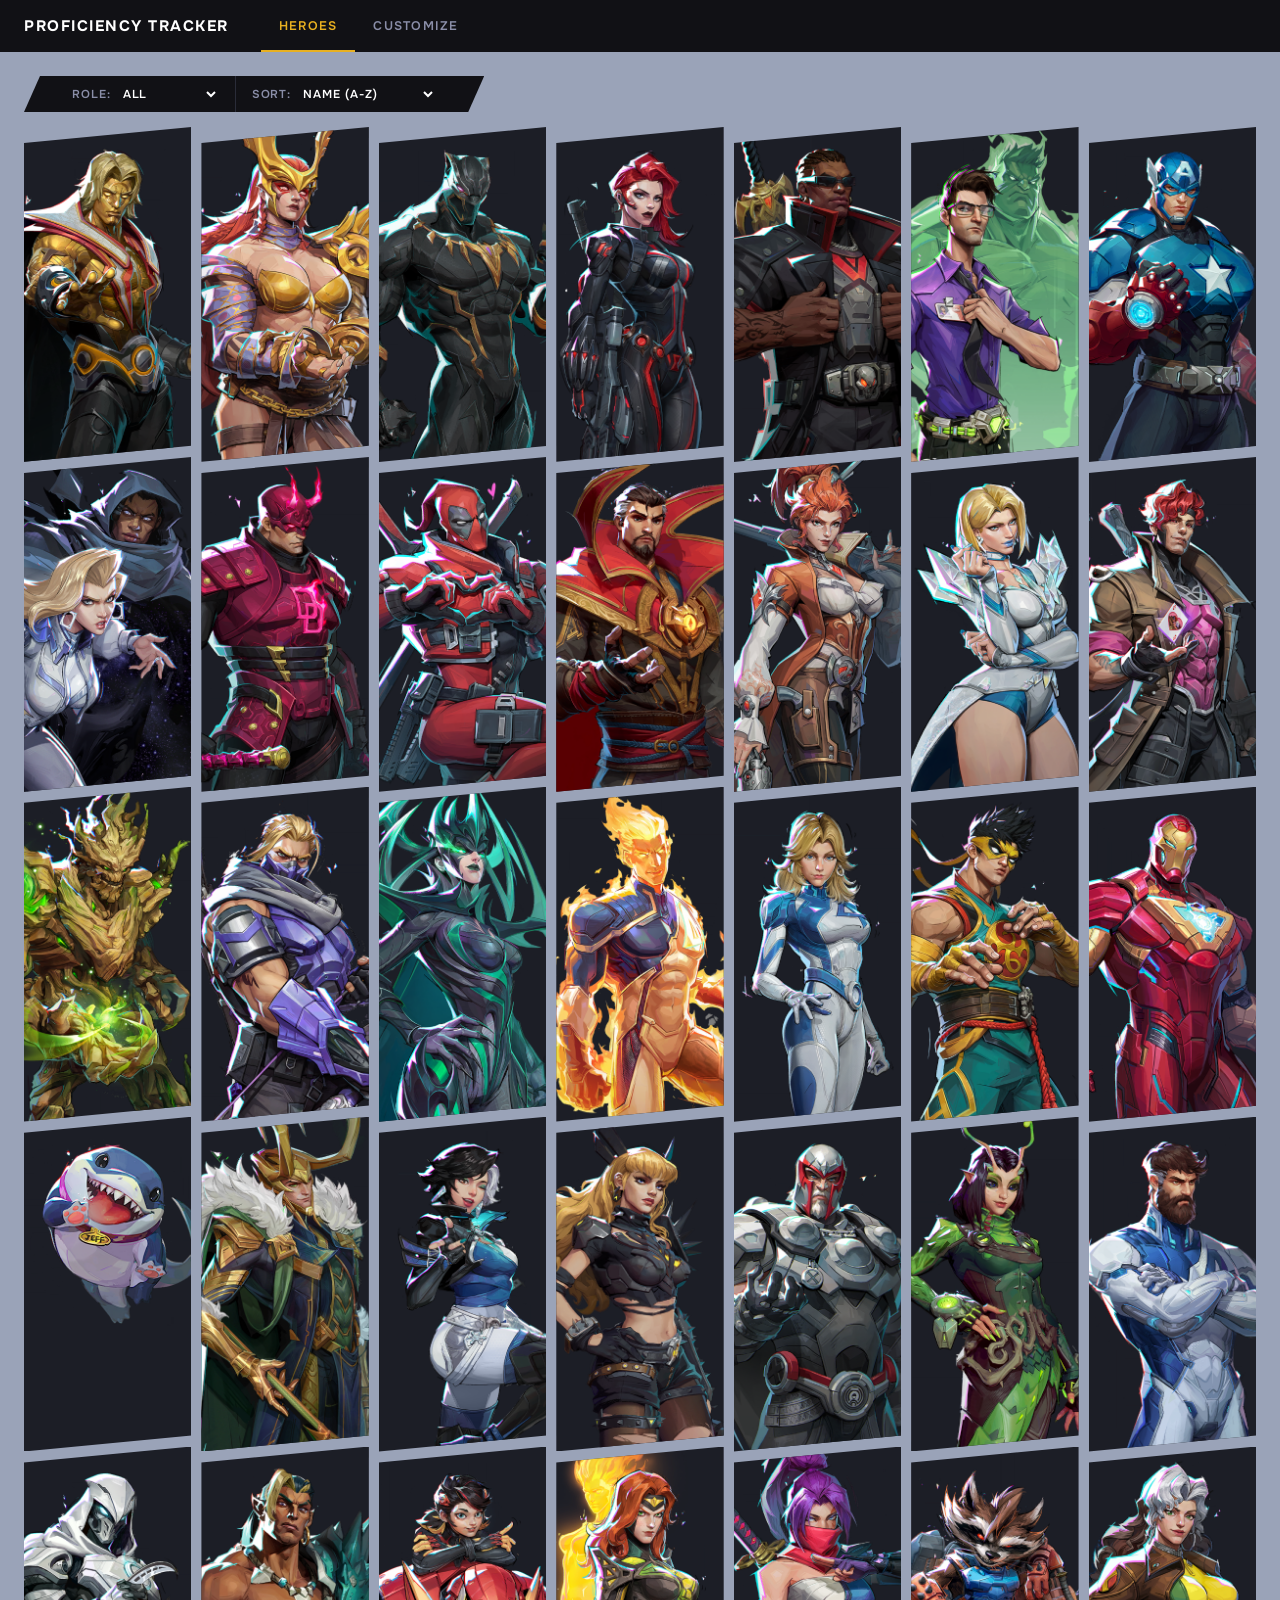
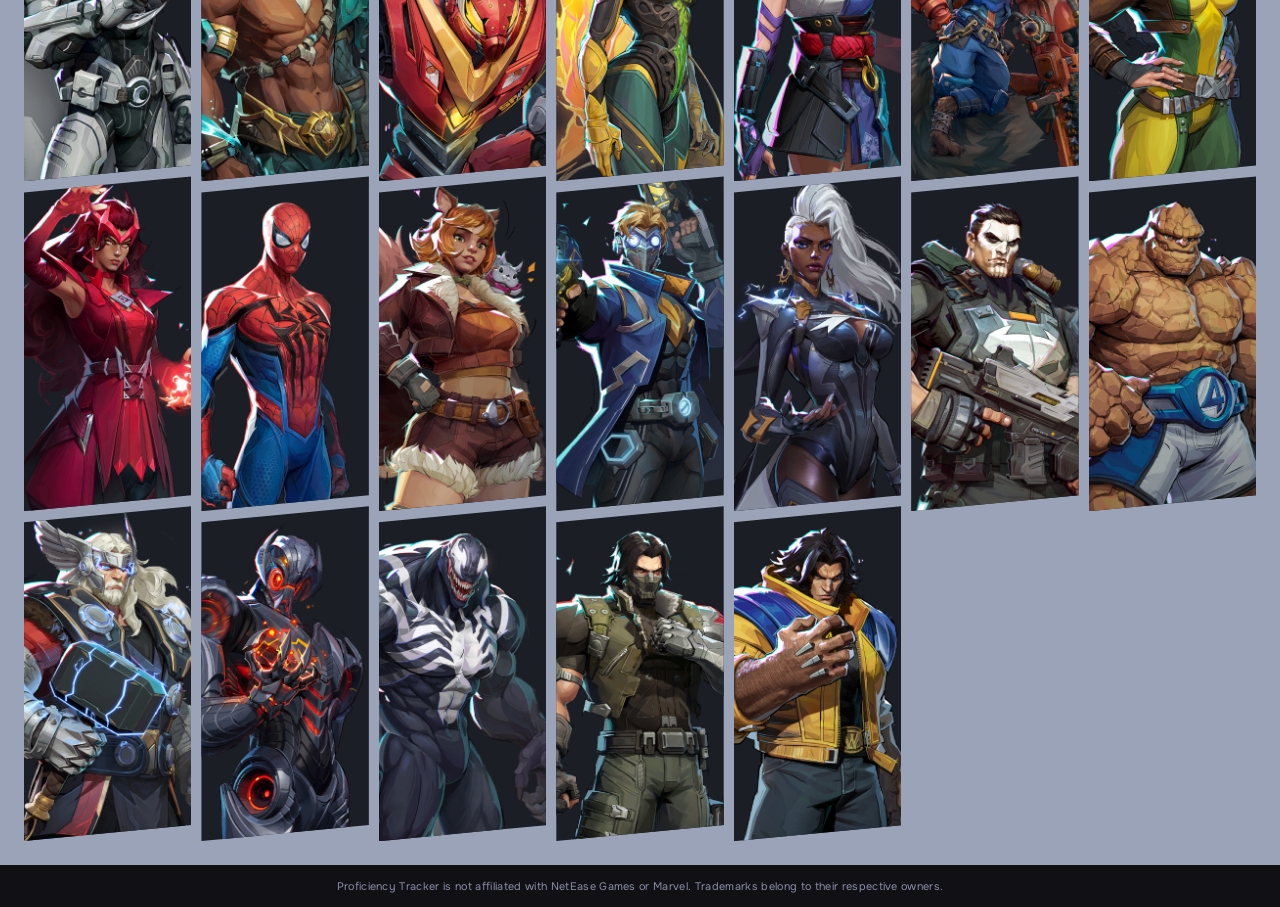
==== index.html @ 7e0f68bd "pure functionality" ====
<!DOCTYPE html>
<html lang="en">
<head>
    <meta charset="UTF-8">
    <meta name="viewport" content="width=device-width, initial-scale=1.0">
    <title>Proficiency Tracker</title>
    <link rel="preconnect" href="https://fonts.googleapis.com">
    <link rel="preconnect" href="https://fonts.gstatic.com" crossorigin>
    <link rel="stylesheet" href="https://fonts.googleapis.com/css2?family=Onest:wght@400;500;600;700&display=swap">
    <link rel="stylesheet" href="./app/styles.css">
</head>
<body>
    <header>
        <nav>
            <h1>Proficiency Tracker</h1>
            <ul>
                <li><a data-view="views/heroes.html">Heroes</a></li>
                <li><a data-view="views/customize.html">Customize</a></li>
            </ul>
        </nav>
    </header>
    <main>
        <div id="content"></div>
    </main>
    <footer>
        <span>Proficiency Tracker is not affiliated with NetEase Games or Marvel. Trademarks belong to their respective owners.</span>
    </footer>
    <script src="./app/views.js"></script>
</body>
</html>
---- app/styles.css ----
/* styles.css */

/* ── Variables ────────────────────────────────────────────────── */

:root {
    --nav-bg:      #111115;
    --content-bg:  #9aa3b8;
    --card-bg:     #1c1e26;
    --accent:      #e8b020;
    --text:        #ffffff;
    --text-dim:    #8a8ea8;
    --border:      #2a2c38;
    --modal-bg:    #181a22;
}

/* ── Base ─────────────────────────────────────────────────────── */

*, *::before, *::after {
    box-sizing: border-box;
    margin: 0;
    padding: 0;
}

body {
    font-family: 'Onest', sans-serif;
    background: var(--content-bg);
    color: var(--text);
    min-height: 100vh;
    display: flex;
    flex-direction: column;
}

main {
    flex: 1;
    padding: 24px;
}

/* ── Nav ──────────────────────────────────────────────────────── */

header {
    background: var(--nav-bg);
}

nav {
    display: flex;
    align-items: center;
    gap: 32px;
    padding: 0 24px;
    height: 52px;
}

nav h1 {
    font-size: 0.95rem;
    font-weight: 700;
    letter-spacing: 0.1em;
    text-transform: uppercase;
    white-space: nowrap;
    color: var(--text);
}

nav ul {
    display: flex;
    list-style: none;
    height: 100%;
    align-items: stretch;
}

nav ul li {
    display: flex;
}

nav ul a {
    display: flex;
    align-items: center;
    padding: 0 18px;
    font-size: 0.78rem;
    font-weight: 600;
    letter-spacing: 0.1em;
    text-transform: uppercase;
    text-decoration: none;
    color: var(--text-dim);
    position: relative;
    transition: color 0.15s;
    cursor: pointer;
}

nav ul a::after {
    content: '';
    position: absolute;
    bottom: 0;
    left: 0;
    right: 0;
    height: 2px;
    background: var(--accent);
    transform: scaleX(0);
    transition: transform 0.15s;
}

nav ul a:hover {
    color: var(--text);
}

nav ul a.active {
    color: var(--accent);
}

nav ul a.active::after {
    transform: scaleX(1);
}

/* ── Control Bar ──────────────────────────────────────────────── */

#hero-controls {
    display: inline-flex;
    align-items: center;
    height: 36px;
    margin-bottom: 20px;
    background: var(--nav-bg);
    /* Both sides angle upward — wider at top, narrower at bottom */
    clip-path: polygon(16px 0%, 100% 0%, calc(100% - 16px) 100%, 0% 100%);
    padding: 0 32px;
    gap: 0;
}

#hero-controls label {
    display: flex;
    align-items: center;
    gap: 8px;
    padding: 0 16px;
    font-size: 0.72rem;
    font-weight: 600;
    letter-spacing: 0.08em;
    text-transform: uppercase;
    color: var(--text-dim);
    height: 100%;
}

#hero-controls label + label {
    border-left: 1px solid var(--border);
}

#hero-controls select {
    background: transparent;
    border: none;
    color: var(--text);
    font-family: 'Onest', sans-serif;
    font-size: 0.72rem;
    font-weight: 600;
    letter-spacing: 0.08em;
    text-transform: uppercase;
    cursor: pointer;
    outline: none;
}

#hero-controls select option {
    background: var(--nav-bg);
    text-transform: none;
}

/* ── Hero Grid ────────────────────────────────────────────────── */

#heroes-grid {
    display: grid;
    grid-template-columns: repeat(auto-fill, minmax(150px, 1fr));
    column-gap: 10px;
    row-gap: 0;
}

.hero-card {
    cursor: pointer;
    background: var(--card-bg);
    aspect-ratio: 1 / 2;
    clip-path: polygon(0% 16px, 100% 0%, 100% calc(100% - 16px), 0% 100%);
    overflow: hidden;
    transition: filter 0.15s;
    margin-top: -5px;
}

.hero-card:hover {
    filter: brightness(1.15);
}

.hero-card img {
    width: 100%;
    height: 100%;
    display: block;
    object-fit: cover;
    object-position: top;
}

/* ── Rank Modal ───────────────────────────────────────────────── */

#hero-modal {
    position: fixed;
    inset: 0;
    background: rgba(0, 0, 0, 0.7);
    display: flex;
    align-items: center;
    justify-content: center;
    z-index: 100;
}

#hero-modal-inner {
    background: var(--modal-bg);
    border: 1px solid var(--border);
    /* Clipped top-right corner, sharp angular feel */
    clip-path: polygon(0% 0%, calc(100% - 20px) 0%, 100% 20px, 100% 100%, 0% 100%);
    padding: 32px;
    display: flex;
    flex-direction: column;
    gap: 24px;
    min-width: 280px;
}

#modal-hero-name {
    font-size: 1.2rem;
    font-weight: 700;
    letter-spacing: 0.08em;
    text-transform: uppercase;
    color: var(--text);
}

#hero-modal-inner label {
    display: flex;
    flex-direction: column;
    gap: 8px;
    font-size: 0.7rem;
    font-weight: 600;
    letter-spacing: 0.1em;
    text-transform: uppercase;
    color: var(--text-dim);
}

#modal-rank-select {
    background: #0e0f14;
    border: 1px solid var(--border);
    color: var(--text);
    font-family: 'Onest', sans-serif;
    font-size: 0.88rem;
    font-weight: 500;
    padding: 10px 12px;
    cursor: pointer;
    outline: none;
    width: 100%;
}

#modal-rank-select option {
    background: var(--modal-bg);
}

#modal-close {
    align-self: flex-start;
    background: transparent;
    border: 1px solid var(--border);
    color: var(--text-dim);
    font-family: 'Onest', sans-serif;
    font-size: 0.7rem;
    font-weight: 600;
    letter-spacing: 0.1em;
    text-transform: uppercase;
    padding: 6px 16px;
    cursor: pointer;
    transition: color 0.15s, border-color 0.15s;
}

#modal-close:hover {
    color: var(--accent);
    border-color: var(--accent);
}

/* ── Footer ───────────────────────────────────────────────────── */

footer {
    background: var(--nav-bg);
    padding: 14px 24px;
    font-size: 0.68rem;
    color: var(--text-dim);
    text-align: center;
    letter-spacing: 0.03em;
}
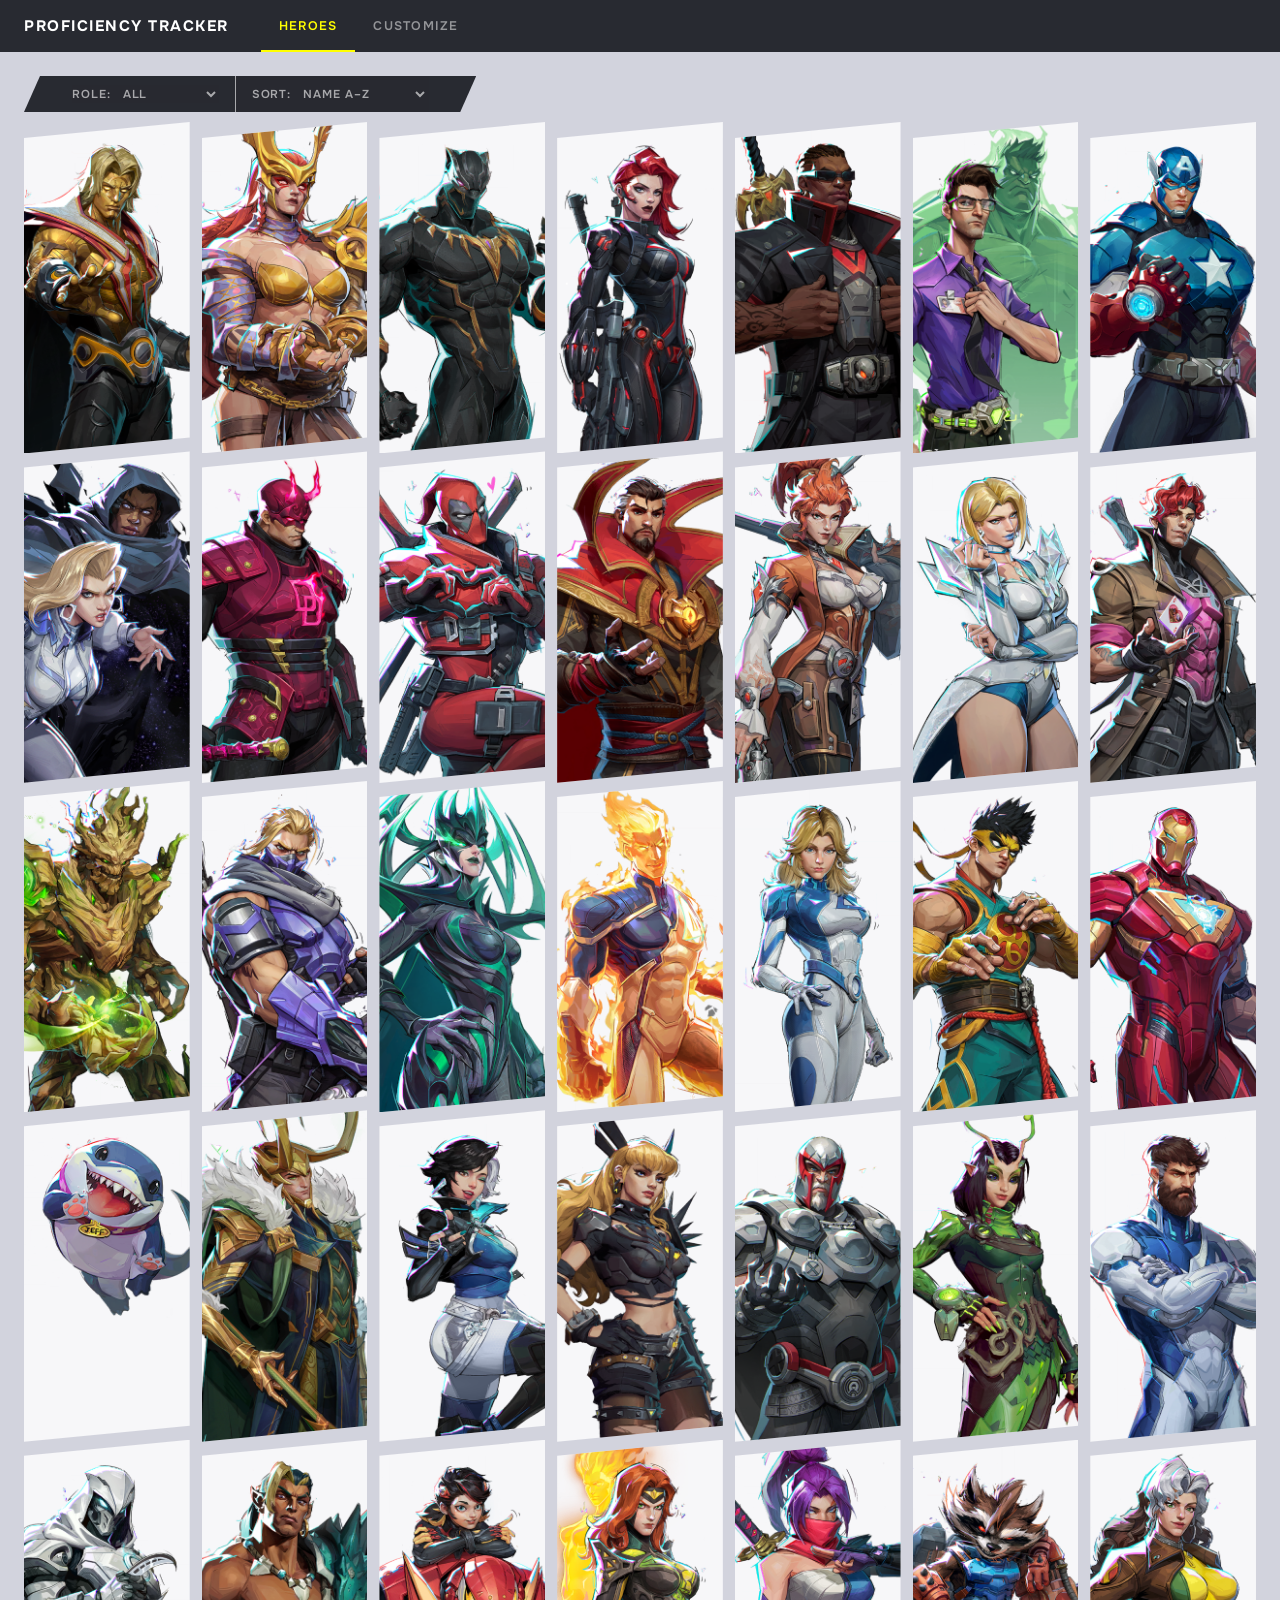
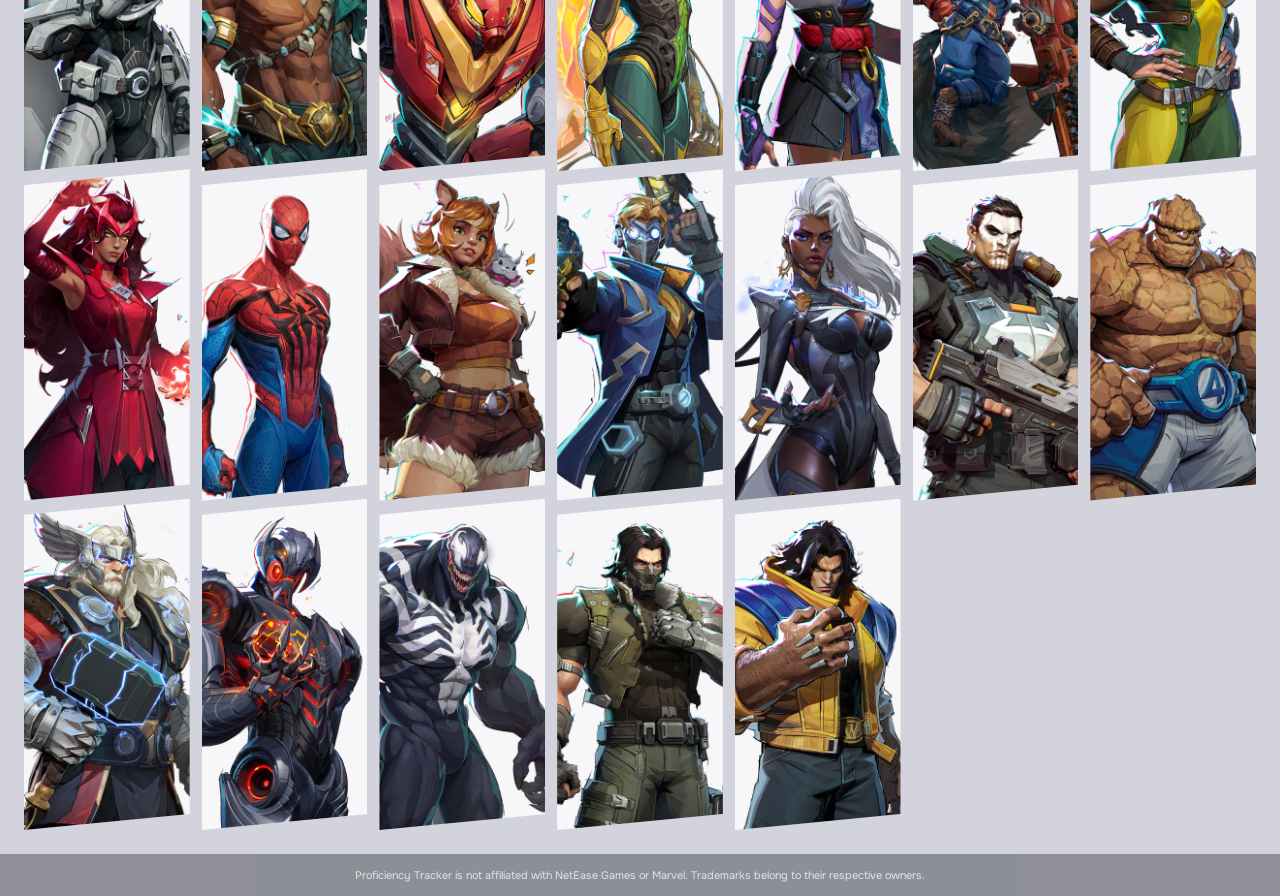
==== commit a951c4f5: "rank levels and rank backgrounds" ====
--- a/index.html
+++ b/index.html
@@ -25,6 +25,7 @@
     <footer>
         <span>Proficiency Tracker is not affiliated with NetEase Games or Marvel. Trademarks belong to their respective owners.</span>
     </footer>
+    <script src="./app/state.js"></script>
     <script src="./app/views.js"></script>
 </body>
 </html>
--- a/app/styles.css
+++ b/app/styles.css
@@ -1,19 +1,12 @@
 /* styles.css */
 
-/* ── Variables ────────────────────────────────────────────────── */
-
 :root {
-    --nav-bg:      #111115;
-    --content-bg:  #9aa3b8;
-    --card-bg:     #1c1e26;
-    --accent:      #e8b020;
-    --text:        #ffffff;
-    --text-dim:    #8a8ea8;
-    --border:      #2a2c38;
-    --modal-bg:    #181a22;
-}
-
-/* ── Base ─────────────────────────────────────────────────────── */
+    --bg:      #D2D3DD;
+    --text:    #ffffff;
+    --primary: #FFFF00;
+    --card-bg: #F7F7F9;
+    --nav-bg:  #282A31;
+}
 
 *, *::before, *::after {
     box-sizing: border-box;
@@ -23,7 +16,7 @@
 
 body {
     font-family: 'Onest', sans-serif;
-    background: var(--content-bg);
+    background: var(--bg);
     color: var(--text);
     min-height: 100vh;
     display: flex;
@@ -78,9 +71,10 @@
     letter-spacing: 0.1em;
     text-transform: uppercase;
     text-decoration: none;
-    color: var(--text-dim);
+    color: var(--text);
+    opacity: 0.5;
     position: relative;
-    transition: color 0.15s;
+    transition: opacity 0.15s;
     cursor: pointer;
 }
 
@@ -91,17 +85,16 @@
     left: 0;
     right: 0;
     height: 2px;
-    background: var(--accent);
+    background: var(--primary);
     transform: scaleX(0);
     transition: transform 0.15s;
 }
 
-nav ul a:hover {
-    color: var(--text);
-}
+nav ul a:hover { opacity: 1; }
 
 nav ul a.active {
-    color: var(--accent);
+    opacity: 1;
+    color: var(--primary);
 }
 
 nav ul a.active::after {
@@ -116,10 +109,8 @@
     height: 36px;
     margin-bottom: 20px;
     background: var(--nav-bg);
-    /* Both sides angle upward — wider at top, narrower at bottom */
     clip-path: polygon(16px 0%, 100% 0%, calc(100% - 16px) 100%, 0% 100%);
     padding: 0 32px;
-    gap: 0;
 }
 
 #hero-controls label {
@@ -131,12 +122,14 @@
     font-weight: 600;
     letter-spacing: 0.08em;
     text-transform: uppercase;
-    color: var(--text-dim);
+    color: var(--text);
+    opacity: 0.6;
     height: 100%;
 }
 
 #hero-controls label + label {
-    border-left: 1px solid var(--border);
+    border-left: 1px solid var(--text);
+    opacity: 0.6;
 }
 
 #hero-controls select {
@@ -162,8 +155,8 @@
 #heroes-grid {
     display: grid;
     grid-template-columns: repeat(auto-fill, minmax(150px, 1fr));
-    column-gap: 10px;
-    row-gap: 0;
+    column-gap: 12px;
+    row-gap: 8px;
 }
 
 .hero-card {
@@ -173,12 +166,10 @@
     clip-path: polygon(0% 16px, 100% 0%, 100% calc(100% - 16px), 0% 100%);
     overflow: hidden;
     transition: filter 0.15s;
-    margin-top: -5px;
-}
-
-.hero-card:hover {
-    filter: brightness(1.15);
-}
+    margin-top: -10px;
+}
+
+.hero-card:hover { filter: brightness(1.1); }
 
 .hero-card img {
     width: 100%;
@@ -188,32 +179,39 @@
     object-position: top;
 }
 
-/* ── Rank Modal ───────────────────────────────────────────────── */
+/* ── Modal ────────────────────────────────────────────────────── */
 
 #hero-modal {
     position: fixed;
     inset: 0;
-    background: rgba(0, 0, 0, 0.7);
+    background: transparent;
     display: flex;
     align-items: center;
     justify-content: center;
     z-index: 100;
 }
 
+/* Dim the page behind the modal without tinting the inner panel */
+#hero-modal::before {
+    content: '';
+    position: absolute;
+    inset: 0;
+    background: var(--nav-bg);
+    opacity: 0.75;
+}
+
 #hero-modal-inner {
-    background: var(--modal-bg);
-    border: 1px solid var(--border);
-    /* Clipped top-right corner, sharp angular feel */
-    clip-path: polygon(0% 0%, calc(100% - 20px) 0%, 100% 20px, 100% 100%, 0% 100%);
+    position: relative;
+    background: var(--nav-bg);
     padding: 32px;
     display: flex;
     flex-direction: column;
-    gap: 24px;
+    gap: 20px;
     min-width: 280px;
 }
 
 #modal-hero-name {
-    font-size: 1.2rem;
+    font-size: 1.1rem;
     font-weight: 700;
     letter-spacing: 0.08em;
     text-transform: uppercase;
@@ -223,18 +221,21 @@
 #hero-modal-inner label {
     display: flex;
     flex-direction: column;
-    gap: 8px;
+    gap: 6px;
     font-size: 0.7rem;
     font-weight: 600;
     letter-spacing: 0.1em;
     text-transform: uppercase;
-    color: var(--text-dim);
-}
-
-#modal-rank-select {
-    background: #0e0f14;
-    border: 1px solid var(--border);
-    color: var(--text);
+    color: var(--text);
+    opacity: 0.6;
+}
+
+#modal-rank-select,
+#modal-level-select {
+    background: var(--bg);
+    border: none;
+    border-radius: 0;
+    color: var(--nav-bg);
     font-family: 'Onest', sans-serif;
     font-size: 0.88rem;
     font-weight: 500;
@@ -244,15 +245,18 @@
     width: 100%;
 }
 
-#modal-rank-select option {
-    background: var(--modal-bg);
+#modal-rank-select option,
+#modal-level-select option {
+    background: var(--bg);
+    color: var(--nav-bg);
 }
 
 #modal-close {
     align-self: flex-start;
     background: transparent;
-    border: 1px solid var(--border);
-    color: var(--text-dim);
+    border: 1px solid var(--text);
+    border-radius: 0;
+    color: var(--text);
     font-family: 'Onest', sans-serif;
     font-size: 0.7rem;
     font-weight: 600;
@@ -260,12 +264,101 @@
     text-transform: uppercase;
     padding: 6px 16px;
     cursor: pointer;
-    transition: color 0.15s, border-color 0.15s;
+    opacity: 0.5;
+    transition: opacity 0.15s, color 0.15s, border-color 0.15s;
 }
 
 #modal-close:hover {
-    color: var(--accent);
-    border-color: var(--accent);
+    opacity: 1;
+    color: var(--primary);
+    border-color: var(--primary);
+}
+
+/* ── Customize View ───────────────────────────────────────────── */
+
+#customize-settings {
+    display: flex;
+    flex-direction: column;
+    gap: 16px;
+    max-width: 480px;
+}
+
+.setting-row {
+    display: flex;
+    align-items: center;
+    justify-content: space-between;
+    gap: 24px;
+    background: var(--nav-bg);
+    padding: 16px 20px;
+}
+
+.setting-label {
+    display: flex;
+    flex-direction: column;
+    gap: 4px;
+}
+
+.setting-label span {
+    font-size: 0.85rem;
+    font-weight: 600;
+    letter-spacing: 0.06em;
+    text-transform: uppercase;
+    color: var(--text);
+}
+
+.setting-label small {
+    font-size: 0.7rem;
+    color: var(--text);
+    opacity: 0.5;
+    text-transform: none;
+    letter-spacing: 0;
+}
+
+/* Sharp toggle switch */
+.toggle {
+    position: relative;
+    width: 44px;
+    height: 22px;
+    flex-shrink: 0;
+}
+
+.toggle input {
+    opacity: 0;
+    width: 0;
+    height: 0;
+    position: absolute;
+}
+
+.toggle-track {
+    position: absolute;
+    inset: 0;
+    background: var(--bg);
+    opacity: 0.3;
+    cursor: pointer;
+    transition: background 0.15s, opacity 0.15s;
+    clip-path: polygon(4px 0%, 100% 0%, calc(100% - 4px) 100%, 0% 100%);
+}
+
+.toggle input:checked + .toggle-track {
+    background: var(--primary);
+    opacity: 1;
+}
+
+.toggle-thumb {
+    position: absolute;
+    top: 3px;
+    left: 4px;
+    width: 16px;
+    height: 16px;
+    background: var(--text);
+    pointer-events: none;
+    transition: transform 0.15s;
+    clip-path: polygon(2px 0%, 100% 0%, calc(100% - 2px) 100%, 0% 100%);
+}
+
+.toggle input:checked ~ .toggle-thumb {
+    transform: translateX(20px);
+    background: var(--nav-bg);
 }
 
 /* ── Footer ───────────────────────────────────────────────────── */
@@ -274,7 +367,7 @@
     background: var(--nav-bg);
     padding: 14px 24px;
     font-size: 0.68rem;
-    color: var(--text-dim);
+    color: var(--text);
+    opacity: 0.4;
     text-align: center;
-    letter-spacing: 0.03em;
 }
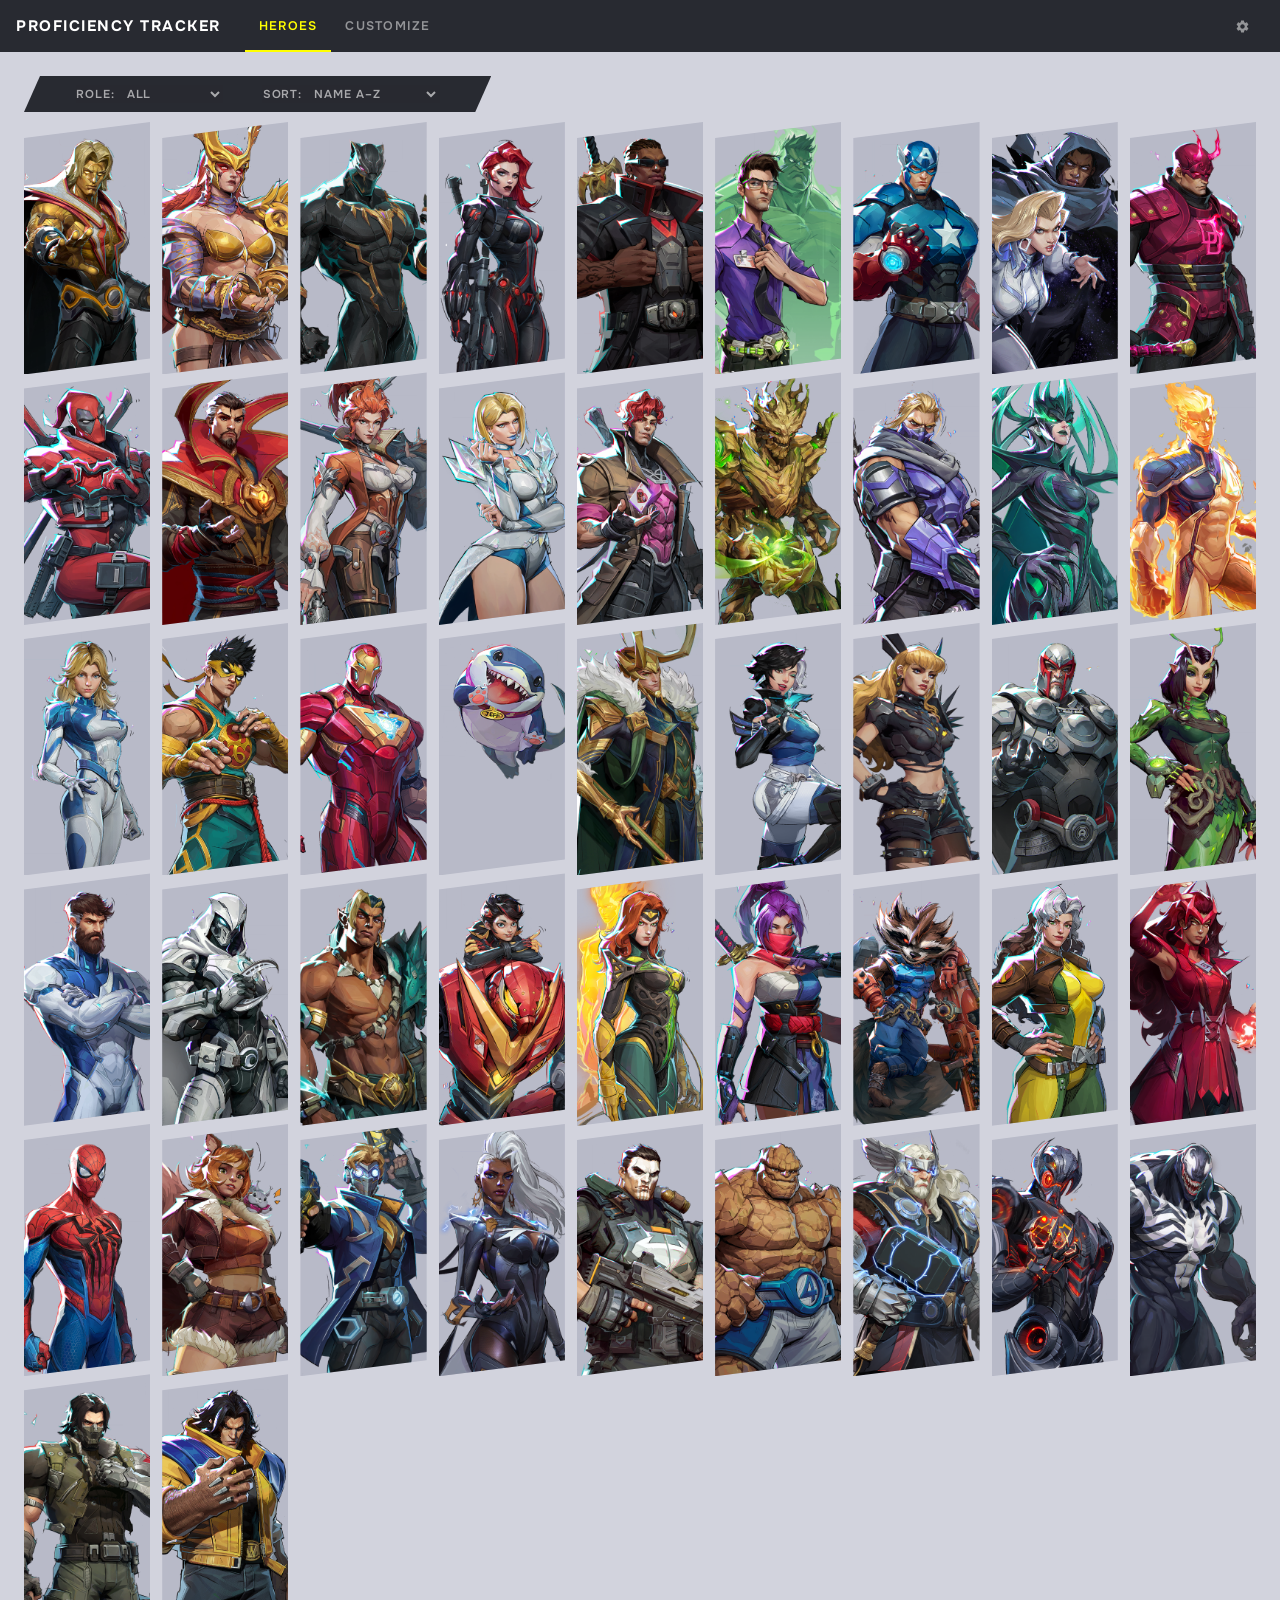
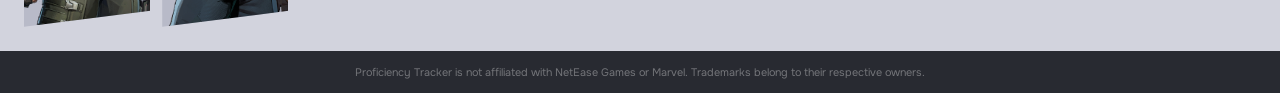
==== commit f6dea539: "setting and import/export" ====
--- a/index.html
+++ b/index.html
@@ -16,6 +16,13 @@
             <ul>
                 <li><a data-view="views/heroes.html">Heroes</a></li>
                 <li><a data-view="views/customize.html">Customize</a></li>
+                <li class="nav-end">
+                    <a data-view="views/settings.html" aria-label="Settings">
+                        <svg xmlns="http://www.w3.org/2000/svg" width="15" height="15" viewBox="0 0 24 24" fill="currentColor" aria-hidden="true">
+                            <path d="M19.14 12.94c.04-.3.06-.61.06-.94s-.02-.64-.07-.94l2.03-1.58c.18-.14.23-.41.12-.61l-1.92-3.32c-.12-.22-.37-.29-.59-.22l-2.39.96c-.5-.38-1.03-.7-1.62-.94l-.36-2.54c-.04-.24-.24-.41-.48-.41h-3.84c-.24 0-.43.17-.47.41l-.36 2.54c-.59.24-1.13.57-1.62.94l-2.39-.96c-.22-.08-.47 0-.59.22L2.74 8.87c-.12.21-.08.47.12.61l2.03 1.58c-.05.3-.09.63-.09.94s.02.64.07.94l-2.03 1.58c-.18.14-.23.41-.12.61l1.92 3.32c.12.22.37.29.59.22l2.39-.96c.5.38 1.03.7 1.62.94l.36 2.54c.05.24.24.41.48.41h3.84c.24 0 .44-.17.47-.41l.36-2.54c.59-.24 1.13-.56 1.62-.94l2.39.96c.22.08.47 0 .59-.22l1.92-3.32c.12-.22.07-.47-.12-.61l-2.01-1.58zM12 15.6c-1.98 0-3.6-1.62-3.6-3.6s1.62-3.6 3.6-3.6 3.6 1.62 3.6 3.6-1.62 3.6-3.6 3.6z"/>
+                        </svg>
+                    </a>
+                </li>
             </ul>
         </nav>
     </header>
@@ -26,6 +33,7 @@
         <span>Proficiency Tracker is not affiliated with NetEase Games or Marvel. Trademarks belong to their respective owners.</span>
     </footer>
     <script src="./app/state.js"></script>
+    <script src="./app/settings.js"></script>
     <script src="./app/views.js"></script>
 </body>
 </html>
--- a/app/styles.css
+++ b/app/styles.css
@@ -1,12 +1,23 @@
 /* styles.css */
 
+/* ── Themes ───────────────────────────────────────────────────── */
+
 :root {
-    --bg:      #D2D3DD;
-    --text:    #ffffff;
-    --primary: #FFFF00;
-    --card-bg: #F7F7F9;
-    --nav-bg:  #282A31;
-}
+    --bg:       #D2D3DD;
+    --card-bg:  #B8BAC8;
+    --nav-bg:   #282A31;
+    --text:     #ffffff;
+    --text-sub: rgba(0, 0, 0, 0.45); /* muted text on light backgrounds */
+    --primary:  #FFFF00;
+}
+
+[data-theme="dark"] {
+    --bg:       #1a1b20;
+    --card-bg:  #1E2026;
+    --text-sub: rgba(255, 255, 255, 0.45);
+}
+
+/* ── Base ─────────────────────────────────────────────────────── */
 
 *, *::before, *::after {
     box-sizing: border-box;
@@ -37,10 +48,14 @@
 nav {
     display: flex;
     align-items: center;
-    gap: 32px;
-    padding: 0 24px;
+    gap: 24px;
+    padding: 0 16px;
     height: 52px;
-}
+    overflow-x: auto;
+    scrollbar-width: none;
+}
+
+nav::-webkit-scrollbar { display: none; }
 
 nav h1 {
     font-size: 0.95rem;
@@ -49,23 +64,31 @@
     text-transform: uppercase;
     white-space: nowrap;
     color: var(--text);
+    flex-shrink: 0;
 }
 
 nav ul {
     display: flex;
+    flex: 1;
     list-style: none;
     height: 100%;
     align-items: stretch;
+    flex-shrink: 0;
 }
 
 nav ul li {
     display: flex;
 }
 
+/* Push settings icon to far right */
+nav ul li.nav-end {
+    margin-left: auto;
+}
+
 nav ul a {
     display: flex;
     align-items: center;
-    padding: 0 18px;
+    padding: 0 14px;
     font-size: 0.78rem;
     font-weight: 600;
     letter-spacing: 0.1em;
@@ -76,6 +99,7 @@
     position: relative;
     transition: opacity 0.15s;
     cursor: pointer;
+    white-space: nowrap;
 }
 
 nav ul a::after {
@@ -111,13 +135,18 @@
     background: var(--nav-bg);
     clip-path: polygon(16px 0%, 100% 0%, calc(100% - 16px) 100%, 0% 100%);
     padding: 0 32px;
-}
+    max-width: 100%;
+    overflow-x: auto;
+    scrollbar-width: none;
+}
+
+#hero-controls::-webkit-scrollbar { display: none; }
 
 #hero-controls label {
     display: flex;
     align-items: center;
     gap: 8px;
-    padding: 0 16px;
+    padding: 0 20px;
     font-size: 0.72rem;
     font-weight: 600;
     letter-spacing: 0.08em;
@@ -125,11 +154,8 @@
     color: var(--text);
     opacity: 0.6;
     height: 100%;
-}
-
-#hero-controls label + label {
-    border-left: 1px solid var(--text);
-    opacity: 0.6;
+    white-space: nowrap;
+    flex-shrink: 0;
 }
 
 #hero-controls select {
@@ -154,7 +180,7 @@
 
 #heroes-grid {
     display: grid;
-    grid-template-columns: repeat(auto-fill, minmax(150px, 1fr));
+    grid-template-columns: repeat(auto-fill, minmax(120px, 1fr));
     column-gap: 12px;
     row-gap: 8px;
 }
@@ -189,9 +215,9 @@
     align-items: center;
     justify-content: center;
     z-index: 100;
-}
-
-/* Dim the page behind the modal without tinting the inner panel */
+    padding: 16px;
+}
+
 #hero-modal::before {
     content: '';
     position: absolute;
@@ -207,7 +233,8 @@
     display: flex;
     flex-direction: column;
     gap: 20px;
-    min-width: 280px;
+    width: 100%;
+    max-width: 320px;
 }
 
 #modal-hero-name {
@@ -230,25 +257,28 @@
     opacity: 0.6;
 }
 
+/* Selects inside modal — transparent bg, white text */
 #modal-rank-select,
 #modal-level-select {
-    background: var(--bg);
+    background: transparent;
     border: none;
+    border-bottom: 1px solid var(--text);
     border-radius: 0;
-    color: var(--nav-bg);
+    color: var(--text);
     font-family: 'Onest', sans-serif;
     font-size: 0.88rem;
     font-weight: 500;
-    padding: 10px 12px;
+    padding: 8px 4px;
     cursor: pointer;
     outline: none;
     width: 100%;
+    opacity: 1;
 }
 
 #modal-rank-select option,
 #modal-level-select option {
-    background: var(--bg);
-    color: var(--nav-bg);
+    background: var(--nav-bg);
+    color: var(--text);
 }
 
 #modal-close {
@@ -274,91 +304,67 @@
     border-color: var(--primary);
 }
 
-/* ── Customize View ───────────────────────────────────────────── */
-
-#customize-settings {
-    display: flex;
-    flex-direction: column;
-    gap: 16px;
+/* ── Settings / Customize shared layout ───────────────────────── */
+
+.view-settings {
+    display: flex;
+    flex-direction: column;
+    gap: 24px;
     max-width: 480px;
 }
 
+.settings-section {
+    display: flex;
+    flex-direction: column;
+    gap: 2px;
+}
+
+.settings-section-title {
+    font-size: 0.68rem;
+    font-weight: 700;
+    letter-spacing: 0.12em;
+    text-transform: uppercase;
+    color: var(--text-sub);
+    padding: 0 4px 8px;
+}
+
 .setting-row {
-    display: flex;
-    align-items: center;
-    justify-content: space-between;
-    gap: 24px;
-    background: var(--nav-bg);
-    padding: 16px 20px;
-}
-
-.setting-label {
-    display: flex;
-    flex-direction: column;
-    gap: 4px;
-}
-
-.setting-label span {
-    font-size: 0.85rem;
-    font-weight: 600;
-    letter-spacing: 0.06em;
-    text-transform: uppercase;
-    color: var(--text);
-}
-
-.setting-label small {
-    font-size: 0.7rem;
-    color: var(--text);
-    opacity: 0.5;
-    text-transform: none;
-    letter-spacing: 0;
-}
-
-/* Sharp toggle switch */
-.toggle {
-    position: relative;
-    width: 44px;
-    height: 22px;
-    flex-shrink: 0;
-}
-
-.toggle input {
-    opacity: 0;
-    width: 0;
-    height: 0;
-    position: absolute;
-}
-
-.toggle-track {
-    position: absolute;
-    inset: 0;
-    background: var(--bg);
-    opacity: 0.3;
-    cursor: pointer;
-    transition: background 0.15s, opacity 0.15s;
-    clip-path: polygon(4px 0%, 100% 0%, calc(100% - 4px) 100%, 0% 100%);
-}
-
-.toggle input:checked + .toggle-track {
-    background: var(--primary);
-    opacity: 1;
-}
-
-.toggle-thumb {
-    position: absolute;
-    top: 3px;
-    left: 4px;
-    width: 16px;
-    height: 16px;
-    background: var(--text);
-    pointer-events: none;
-    transition: transform 0.15s;
-    clip-path: polygon(2px 0%, 100% 0%, calc(100% - 2px) 100%, 0% 100%);
-}
-
-.toggle input:checked ~ .toggle-thumb {
-    transform: translateX(20px);
-    background: var(--nav-bg);
+    display: inline-flex;
+    align-items: center;
+    gap: 8px;
+    padding: 8px 0;
+}
+
+/* ── Buttons ──────────────────────────────────────────────────── */
+
+/* Shared flat button — used for theme switcher, toggles, and data actions */
+.btn {
+    background: var(--nav-bg);
+    border: none;
+    border-radius: 0;
+    color: var(--text);
+    font-family: 'Onest', sans-serif;
+    font-size: 0.72rem;
+    font-weight: 600;
+    letter-spacing: 0.08em;
+    text-transform: uppercase;
+    padding: 8px 24px;
+    cursor: pointer;
+    opacity: 0.45;
+    clip-path: polygon(8px 0%, 100% 0%, calc(100% - 8px) 100%, 0% 100%);
+    transition: opacity 0.15s, color 0.15s;
+}
+
+.btn:hover { opacity: 0.8; }
+
+.btn.active {
+    opacity: 1;
+    color: var(--primary);
+}
+
+.btn.danger:hover {
+    opacity: 1;
+    color: #ff4444;
 }
 
 /* ── Footer ───────────────────────────────────────────────────── */
@@ -367,7 +373,19 @@
     background: var(--nav-bg);
     padding: 14px 24px;
     font-size: 0.68rem;
-    color: var(--text);
-    opacity: 0.4;
+    color: rgba(255, 255, 255, 0.35);
     text-align: center;
+}
+
+/* ── Mobile ───────────────────────────────────────────────────── */
+
+@media (max-width: 480px) {
+    main { padding: 16px; }
+
+    #heroes-grid {
+        grid-template-columns: repeat(auto-fill, minmax(90px, 1fr));
+        column-gap: 8px;
+    }
+
+    #hero-modal-inner { padding: 24px 20px; }
 }
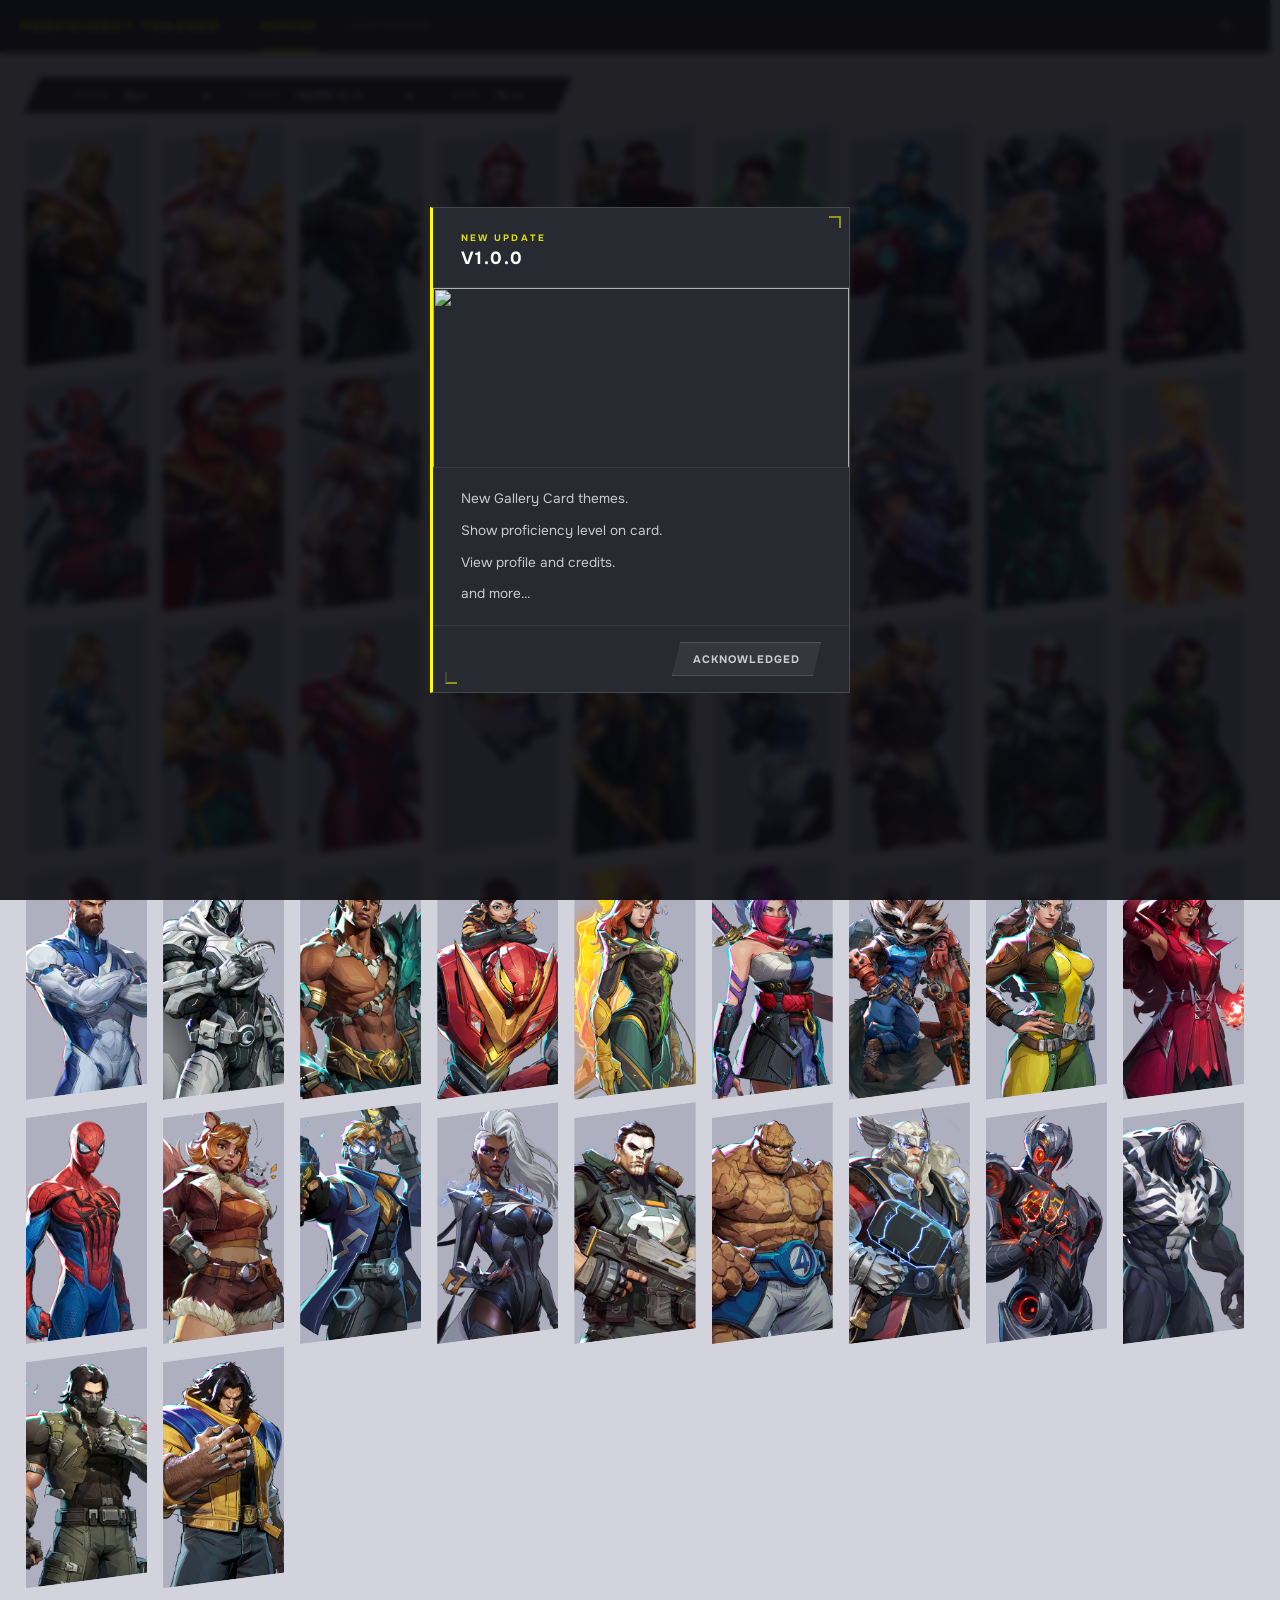
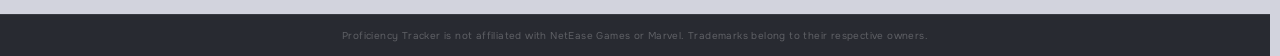
==== commit cc63ff66: "qol improvements, image themes, pop ups, show level" ====
--- a/index.html
+++ b/index.html
@@ -26,12 +26,38 @@
             </ul>
         </nav>
     </header>
+
     <main>
         <div id="content"></div>
     </main>
+
+    <!--
+        Global modal — used for announcements, profile, credits.
+        Populated and shown by showModal() in views.js.
+    -->
+    <div id="app-modal" style="display:none" role="dialog" aria-modal="true" aria-labelledby="app-modal-title">
+        <div id="app-modal-overlay"></div>
+        <div id="app-modal-panel">
+            <div id="app-modal-header">
+                <div id="app-modal-header-text">
+                    <span id="app-modal-tag"></span>
+                    <h2 id="app-modal-title"></h2>
+                </div>
+            </div>
+            <div id="app-modal-image-wrap" style="display:none">
+                <img id="app-modal-image" alt="">
+            </div>
+            <div id="app-modal-body"></div>
+            <div id="app-modal-footer">
+                <button id="app-modal-close" class="btn">Close</button>
+            </div>
+        </div>
+    </div>
+
     <footer>
         <span>Proficiency Tracker is not affiliated with NetEase Games or Marvel. Trademarks belong to their respective owners.</span>
     </footer>
+
     <script src="./app/state.js"></script>
     <script src="./app/settings.js"></script>
     <script src="./app/views.js"></script>
--- a/app/styles.css
+++ b/app/styles.css
@@ -1,28 +1,141 @@
 /* styles.css */
 
-/* ── Themes ───────────────────────────────────────────────────── */
+/* ═══════════════════════════════════════════════════════════════
+   THEMES
+   ═══════════════════════════════════════════════════════════════ */
 
 :root {
-    --bg:       #D2D3DD;
-    --card-bg:  #B8BAC8;
-    --nav-bg:   #282A31;
-    --text:     #ffffff;
-    --text-sub: rgba(0, 0, 0, 0.45); /* muted text on light backgrounds */
-    --primary:  #FFFF00;
+    --bg:          #D2D3DD;
+    --card-bg:     #AEB0C0;
+    --nav-bg:      #282A31;
+    --panel-bg:    #373b46;   /* slightly lighter than nav-bg for layered depth */
+    --border:      rgba(255, 255, 255, 0.08);
+    --border-mid:  rgba(255, 255, 255, 0.14);
+    --text:        #ffffff;
+    --text-sub:    rgba(255, 255, 255, 0.45);
+    --text-dim:    rgba(255, 255, 255, 0.25);
+    --primary:     #FFFF00;
+    --primary-dim: rgba(245, 230, 66, 0.12);
+    --primary-mid: rgba(245, 230, 66, 0.4);
+    --danger:      #e05252;
 }
 
 [data-theme="dark"] {
-    --bg:       #1a1b20;
-    --card-bg:  #1E2026;
-    --text-sub: rgba(255, 255, 255, 0.45);
-}
-
-/* ── Base ─────────────────────────────────────────────────────── */
+    --bg:       #13141a;
+    --card-bg:  #191b22;
+    --nav-bg:   #0d0e13;
+    --panel-bg: #13141a;
+}
+
+[data-theme="web-warriors"] {
+    --bg:       #161616;
+    --card-bg:  #1e1e1e;
+    --nav-bg:   #101010;
+    --panel-bg: #151515;
+}
+
+[data-theme="web-warriors"]::before {
+    content: '';
+    position: fixed;
+    inset: 0;
+    background: url('../assets/backgrounds/img_gallery_card_horizontal_01.png') center / cover no-repeat;
+    opacity: 0.25;
+    pointer-events: none;
+    z-index: 0;
+}
+
+[data-theme="star-turn"] {
+    --bg:       #161616;
+    --card-bg:  #1e1e1e;
+    --nav-bg:   #101010;
+    --panel-bg: #151515;
+}
+
+[data-theme="star-turn"]::before {
+    content: '';
+    position: fixed;
+    inset: 0;
+    background: url('../assets/backgrounds/img_gallerys1_card_horizontal_06.png') center / cover no-repeat;
+    opacity: 0.2;
+    pointer-events: none;
+    z-index: 0;
+}
+
+[data-theme="plans-within-plans"] {
+    --bg:       #161616;
+    --card-bg:  #1e1e1e;
+    --nav-bg:   #101010;
+    --panel-bg: #151515;
+}
+
+[data-theme="plans-within-plans"]::before {
+    content: '';
+    position: fixed;
+    inset: 0;
+    background: url('../assets/backgrounds/img_gallerys1_card_horizontal_07.png') center / cover no-repeat;
+    opacity: 0.25;
+    pointer-events: none;
+    z-index: 0;
+}
+
+[data-theme="regenesis"] {
+    --bg:       #161616;
+    --card-bg:  #1e1e1e;
+    --nav-bg:   #101010;
+    --panel-bg: #151515;
+}
+
+[data-theme="regenesis"]::before {
+    content: '';
+    position: fixed;
+    inset: 0;
+    background: url('../assets/backgrounds/img_gallerys2_card_horizontal_03.png') center / cover no-repeat;
+    opacity: 0.25;
+    pointer-events: none;
+    z-index: 0;
+}
+
+[data-theme="inner-devil"] {
+    --bg:       #161616;
+    --card-bg:  #1e1e1e;
+    --nav-bg:   #101010;
+    --panel-bg: #151515;
+}
+
+[data-theme="inner-devil"]::before {
+    content: '';
+    position: fixed;
+    inset: 0;
+    background: url('../assets/backgrounds/img_gallerys4_card_horizontal_04.png') center / cover no-repeat;
+    opacity: 0.25;
+    pointer-events: none;
+    z-index: 0;
+}
+
+/* ═══════════════════════════════════════════════════════════════
+   BASE
+   ═══════════════════════════════════════════════════════════════ */
 
 *, *::before, *::after {
     box-sizing: border-box;
     margin: 0;
     padding: 0;
+}
+
+html {
+    background: var(--bg);
+    scrollbar-gutter: stable;
+    scrollbar-width: thin;
+    scrollbar-color: rgba(0, 0, 0, 0.22) transparent;
+}
+
+html::-webkit-scrollbar       { width: 5px; }
+html::-webkit-scrollbar-track { background: transparent; }
+html::-webkit-scrollbar-thumb { background: rgba(0,0,0,0.22); border-radius: 0; }
+html::-webkit-scrollbar-thumb:hover { background: rgba(0,0,0,0.38); }
+
+[data-theme="dark"] {
+    scrollbar-color: rgba(255,255,255,0.15) transparent;
 }
 
 body {
@@ -39,17 +152,24 @@
     padding: 24px;
 }
 
-/* ── Nav ──────────────────────────────────────────────────────── */
+/* ═══════════════════════════════════════════════════════════════
+   NAV
+   ═══════════════════════════════════════════════════════════════ */
 
 header {
     background: var(--nav-bg);
+    position: sticky;
+    top: 0;
+    z-index: 50;
+    /* Thin primary line along the very bottom of the header */
+    border-bottom: 1px solid rgba(245, 230, 66, 0.18);
 }
 
 nav {
     display: flex;
     align-items: center;
     gap: 24px;
-    padding: 0 16px;
+    padding: 0 20px;
     height: 52px;
     overflow-x: auto;
     scrollbar-width: none;
@@ -58,13 +178,14 @@
 nav::-webkit-scrollbar { display: none; }
 
 nav h1 {
-    font-size: 0.95rem;
-    font-weight: 700;
-    letter-spacing: 0.1em;
+    font-size: 0.85rem;
+    font-weight: 700;
+    letter-spacing: 0.16em;
     text-transform: uppercase;
     white-space: nowrap;
-    color: var(--text);
+    color: var(--primary);
     flex-shrink: 0;
+    opacity: 0.9;
 }
 
 nav ul {
@@ -76,56 +197,53 @@
     flex-shrink: 0;
 }
 
-nav ul li {
-    display: flex;
-}
-
-/* Push settings icon to far right */
-nav ul li.nav-end {
-    margin-left: auto;
-}
+nav ul li        { display: flex; }
+nav ul li.nav-end { margin-left: auto; }
 
 nav ul a {
     display: flex;
     align-items: center;
-    padding: 0 14px;
-    font-size: 0.78rem;
-    font-weight: 600;
-    letter-spacing: 0.1em;
+    padding: 0 16px;
+    font-size: 0.72rem;
+    font-weight: 700;
+    letter-spacing: 0.14em;
     text-transform: uppercase;
     text-decoration: none;
     color: var(--text);
-    opacity: 0.5;
+    opacity: 0.4;
     position: relative;
     transition: opacity 0.15s;
     cursor: pointer;
     white-space: nowrap;
 }
 
+/* Active underline indicator */
 nav ul a::after {
     content: '';
     position: absolute;
     bottom: 0;
-    left: 0;
-    right: 0;
+    left: 16px;
+    right: 16px;
     height: 2px;
     background: var(--primary);
     transform: scaleX(0);
-    transition: transform 0.15s;
-}
-
-nav ul a:hover { opacity: 1; }
-
-nav ul a.active {
+    transition: transform 0.2s cubic-bezier(0.4, 0, 0.2, 1);
+    transform-origin: left;
+}
+
+nav ul a:hover         { opacity: 0.8; }
+nav ul a.active        { opacity: 1; color: var(--primary); }
+nav ul a.active::after { transform: scaleX(1); }
+
+nav ul a:focus-visible {
+    outline: 2px solid var(--primary);
+    outline-offset: -2px;
     opacity: 1;
-    color: var(--primary);
-}
-
-nav ul a.active::after {
-    transform: scaleX(1);
-}
-
-/* ── Control Bar ──────────────────────────────────────────────── */
+}
+
+/* ═══════════════════════════════════════════════════════════════
+   CONTROL BAR
+   ═══════════════════════════════════════════════════════════════ */
 
 #hero-controls {
     display: inline-flex;
@@ -138,6 +256,7 @@
     max-width: 100%;
     overflow-x: auto;
     scrollbar-width: none;
+    border: 1px solid var(--border-mid);
 }
 
 #hero-controls::-webkit-scrollbar { display: none; }
@@ -146,25 +265,27 @@
     display: flex;
     align-items: center;
     gap: 8px;
-    padding: 0 20px;
-    font-size: 0.72rem;
-    font-weight: 600;
-    letter-spacing: 0.08em;
-    text-transform: uppercase;
-    color: var(--text);
-    opacity: 0.6;
+    padding: 0 16px;
+    font-size: 0.68rem;
+    font-weight: 700;
+    letter-spacing: 0.12em;
+    text-transform: uppercase;
+    color: var(--text-sub);
     height: 100%;
     white-space: nowrap;
     flex-shrink: 0;
-}
+    border-right: 1px solid var(--border);
+}
+
+#hero-controls label:last-child { border-right: none; }
 
 #hero-controls select {
     background: transparent;
     border: none;
     color: var(--text);
     font-family: 'Onest', sans-serif;
-    font-size: 0.72rem;
-    font-weight: 600;
+    font-size: 0.68rem;
+    font-weight: 700;
     letter-spacing: 0.08em;
     text-transform: uppercase;
     cursor: pointer;
@@ -176,41 +297,195 @@
     text-transform: none;
 }
 
-/* ── Hero Grid ────────────────────────────────────────────────── */
+/* ═══════════════════════════════════════════════════════════════
+   HERO GRID
+   ═══════════════════════════════════════════════════════════════ */
 
 #heroes-grid {
     display: grid;
-    grid-template-columns: repeat(auto-fill, minmax(120px, 1fr));
+    grid-template-columns: repeat(auto-fill, minmax(var(--hero-card-min-size, 120px), 1fr));
     column-gap: 12px;
     row-gap: 8px;
 }
 
+/*
+ * .hero-card-outer — the actual grid item.
+ * position: relative so rank icon and level badge can be absolutely positioned.
+ * NO clip-path here — clip-path would hide the absolutely-positioned children.
+ */
+.hero-card-outer {
+    position: relative;
+    margin-top: -10px;
+    cursor: pointer;
+}
+
+/*
+ * .hero-card-wrap — handles the yellow hover border via background reveal.
+ * clip-path gives the parallelogram shape.
+ * The 2px margin on .hero-card exposes this background as a shaped border.
+ */
+.hero-card-wrap {
+    clip-path: polygon(0% 16px, 100% 0%, 100% calc(100% - 16px), 0% 100%);
+    background: transparent;
+    transition: background 0.15s;
+}
+
+.hero-card-outer:hover .hero-card-wrap,
+.hero-card-outer:focus-visible .hero-card-wrap {
+    background: var(--primary);
+}
+
+.hero-card-outer:focus-visible { outline: none; }
+
 .hero-card {
-    cursor: pointer;
+    position: relative;
     background: var(--card-bg);
     aspect-ratio: 1 / 2;
     clip-path: polygon(0% 16px, 100% 0%, 100% calc(100% - 16px), 0% 100%);
     overflow: hidden;
+    margin: 2px;
     transition: filter 0.15s;
-    margin-top: -10px;
-}
-
-.hero-card:hover { filter: brightness(1.1); }
-
-.hero-card img {
+}
+
+.hero-card-outer:hover .hero-card,
+.hero-card-outer:focus-visible .hero-card {
+    filter: brightness(1.08);
+}
+
+.hero-card-portrait {
+    display: block;
     width: 100%;
     height: 100%;
-    display: block;
     object-fit: cover;
     object-position: top;
 }
 
-/* ── Modal ────────────────────────────────────────────────────── */
+/* ── Hero name overlay ───────────────────────────────────────── */
+
+.hero-card-name {
+    position: absolute;
+    bottom: 0;
+    left: 0;
+    right: 0;
+    height: 56px;
+    background: linear-gradient(to bottom, transparent, rgba(0,0,0,0.88));
+    display: flex;
+    align-items: center;
+    justify-content: center;
+    padding: 0px 8px 0;
+    pointer-events: none;
+}
+
+.hero-card-name span {
+    display: block;
+    max-width: 100%;
+    font-weight: 700;
+    letter-spacing: 0.07em;
+    text-transform: uppercase;
+    color: #fff;
+    text-shadow: 0 1px 4px rgba(0,0,0,1);
+    white-space: nowrap;
+    overflow: hidden;
+    text-overflow: ellipsis;
+    text-align: center;
+
+    /* Default size — overridden per card size below */
+    font-size: 0.54rem;
+}
+
+/* Scale hero name text with card size */
+[data-card-size="sm"] .hero-card-name span { font-size: 0.44rem; }
+[data-card-size="md"] .hero-card-name span { font-size: 0.54rem; }
+[data-card-size="lg"] .hero-card-name span { font-size: 0.68rem; }
+
+/* ── Rank icon (bottom-left) ─────────────────────────────────── */
+
+/*
+ * Positioned on .hero-card-outer, outside any clip-path, so it is never clipped.
+ */
+.hero-card-rank-icon {
+    position: absolute;
+    bottom: -15px;
+    left: -15px;
+    width: 55px;
+    height: 55px;
+    object-fit: contain;
+    pointer-events: none;
+    z-index: 10;
+    filter: drop-shadow(0 2px 6px rgba(0,0,0,0.9));
+}
+
+/* ── Level badge (bottom-right) ──────────────────────────────── */
+
+/*
+ * Positioned on .hero-card-outer, outside any clip-path.
+ * Angular clip-path to match the Marvel Rivals aesthetic.
+ * Scales slightly with card size.
+ */
+.hero-card-level {
+    position: absolute;
+    bottom: 36px;   /* sits above the rank icon which is at bottom: -15px */
+    left: 5px;
+    pointer-events: none;
+    z-index: 10;
+    color: var(--primary);
+    font-family: 'Onest', sans-serif;
+    font-size: 0.65rem;
+    font-weight: 700;
+    letter-spacing: 0.04em;
+    line-height: 1;
+    text-shadow:
+        0 0 6px rgba(0,0,0,1),
+        0 1px 3px rgba(0,0,0,1),
+        0 0 2px rgba(0,0,0,1);
+}
+
+[data-card-size="lg"] .hero-card-level {
+    font-size: 0.78rem;
+    bottom: 42px;
+}
+
+[data-card-size="sm"] .hero-card-level {
+    font-size: 0.54rem;
+    bottom: 30px;
+}
+
+/* ═══════════════════════════════════════════════════════════════
+   CORNER ACCENT MARKS
+   Used inside modals for the Marvel Rivals panel look.
+   ═══════════════════════════════════════════════════════════════ */
+
+.corner {
+    position: absolute;
+    width: 12px;
+    height: 12px;
+    pointer-events: none;
+    z-index: 1;
+}
+
+.corner-tl {
+    top: 8px;
+    left: 8px;
+    border-top: 2px solid var(--primary);
+    border-left: 2px solid var(--primary);
+    opacity: 0.7;
+}
+
+.corner-br {
+    bottom: 8px;
+    right: 8px;
+    border-bottom: 2px solid var(--primary);
+    border-right: 2px solid var(--primary);
+    opacity: 0.7;
+}
+
+/* ═══════════════════════════════════════════════════════════════
+   HERO PROFICIENCY MODAL (scoped to the heroes view)
+   ═══════════════════════════════════════════════════════════════ */
 
 #hero-modal {
     position: fixed;
     inset: 0;
-    background: transparent;
     display: flex;
     align-items: center;
     justify-content: center;
@@ -218,61 +493,93 @@
     padding: 16px;
 }
 
-#hero-modal::before {
-    content: '';
+#hero-modal-overlay {
     position: absolute;
     inset: 0;
-    background: var(--nav-bg);
-    opacity: 0.75;
+    background: rgba(10, 11, 15, 0.82);
+    backdrop-filter: blur(2px);
 }
 
 #hero-modal-inner {
     position: relative;
     background: var(--nav-bg);
-    padding: 32px;
+    border: 1px solid var(--border-mid);
+    /* Thin primary left edge accent */
+    border-left: 3px solid rgba(245, 230, 66, 0.55);
+    padding: 28px 28px 24px;
     display: flex;
     flex-direction: column;
     gap: 20px;
     width: 100%;
-    max-width: 320px;
+    max-width: 300px;
+}
+
+/* Header row: tag + name */
+#hero-modal-header {
+    display: flex;
+    flex-direction: column;
+    gap: 4px;
+}
+
+.modal-tag {
+    font-size: 0.6rem;
+    font-weight: 700;
+    letter-spacing: 0.2em;
+    text-transform: uppercase;
+    color: var(--primary);
+    opacity: 0.8;
 }
 
 #modal-hero-name {
-    font-size: 1.1rem;
-    font-weight: 700;
-    letter-spacing: 0.08em;
+    font-size: 1.05rem;
+    font-weight: 700;
+    letter-spacing: 0.06em;
     text-transform: uppercase;
     color: var(--text);
-}
-
-#hero-modal-inner label {
+    line-height: 1.2;
+}
+
+/* Rank + level selects */
+#hero-modal-selects {
+    display: flex;
+    flex-direction: column;
+    gap: 16px;
+}
+
+#hero-modal-selects label {
     display: flex;
     flex-direction: column;
     gap: 6px;
-    font-size: 0.7rem;
-    font-weight: 600;
-    letter-spacing: 0.1em;
-    text-transform: uppercase;
-    color: var(--text);
-    opacity: 0.6;
-}
-
-/* Selects inside modal — transparent bg, white text */
+}
+
+#hero-modal-selects label > span {
+    font-size: 0.62rem;
+    font-weight: 700;
+    letter-spacing: 0.16em;
+    text-transform: uppercase;
+    color: var(--text-sub);
+}
+
 #modal-rank-select,
 #modal-level-select {
     background: transparent;
     border: none;
-    border-bottom: 1px solid var(--text);
+    border-bottom: 1px solid rgba(255,255,255,0.2);
     border-radius: 0;
     color: var(--text);
     font-family: 'Onest', sans-serif;
-    font-size: 0.88rem;
-    font-weight: 500;
+    font-size: 0.9rem;
+    font-weight: 600;
     padding: 8px 4px;
     cursor: pointer;
     outline: none;
     width: 100%;
-    opacity: 1;
+    transition: border-color 0.15s;
+}
+
+#modal-rank-select:focus-visible,
+#modal-level-select:focus-visible {
+    border-bottom: 2px solid var(--primary);
 }
 
 #modal-rank-select option,
@@ -284,108 +591,472 @@
 #modal-close {
     align-self: flex-start;
     background: transparent;
-    border: 1px solid var(--text);
+    border: 1px solid var(--border-mid);
     border-radius: 0;
     color: var(--text);
     font-family: 'Onest', sans-serif;
-    font-size: 0.7rem;
-    font-weight: 600;
-    letter-spacing: 0.1em;
-    text-transform: uppercase;
-    padding: 6px 16px;
+    font-size: 0.65rem;
+    font-weight: 700;
+    letter-spacing: 0.14em;
+    text-transform: uppercase;
+    padding: 7px 18px;
     cursor: pointer;
-    opacity: 0.5;
+    opacity: 0.55;
     transition: opacity 0.15s, color 0.15s, border-color 0.15s;
-}
-
-#modal-close:hover {
+    clip-path: polygon(6px 0%, 100% 0%, calc(100% - 6px) 100%, 0% 100%);
+}
+
+#modal-close:hover,
+#modal-close:focus-visible {
     opacity: 1;
     color: var(--primary);
-    border-color: var(--primary);
-}
-
-/* ── Settings / Customize shared layout ───────────────────────── */
+    border-color: var(--primary-mid);
+    outline: none;
+}
+
+/* ═══════════════════════════════════════════════════════════════
+   GLOBAL APP MODAL (#app-modal)
+   Used for announcements, profile, credits — all full-screen overlays.
+   ═══════════════════════════════════════════════════════════════ */
+
+#app-modal {
+    position: fixed;
+    inset: 0;
+    display: flex;
+    align-items: center;
+    justify-content: center;
+    z-index: 200;
+    padding: 20px;
+}
+
+#app-modal-overlay {
+    position: absolute;
+    inset: 0;
+    background: rgba(8, 9, 13, 0.88);
+    backdrop-filter: blur(3px);
+}
+
+#app-modal-panel {
+    position: relative;
+    background: var(--nav-bg);
+    border: 1px solid var(--border-mid);
+    border-left: 3px solid var(--primary);
+    width: 100%;
+    max-width: 420px;
+    max-height: 85vh;
+    display: flex;
+    flex-direction: column;
+    overflow: hidden;
+}
+
+/* Top-left and bottom-right corner accents on the panel */
+#app-modal-panel::before,
+#app-modal-panel::after {
+    content: '';
+    position: absolute;
+    width: 12px;
+    height: 12px;
+    pointer-events: none;
+    z-index: 1;
+}
+
+#app-modal-panel::before {
+    top: 8px;
+    right: 8px;
+    border-top: 2px solid var(--primary);
+    border-right: 2px solid var(--primary);
+    opacity: 0.5;
+}
+
+#app-modal-panel::after {
+    bottom: 8px;
+    left: 12px;  /* offset for the left border */
+    border-bottom: 2px solid var(--primary);
+    border-left: 2px solid rgba(245, 230, 66, 0.3);
+    opacity: 0.5;
+}
+
+/* Header */
+#app-modal-header {
+    padding: 24px 28px 18px;
+    border-bottom: 1px solid var(--border);
+    flex-shrink: 0;
+}
+
+#app-modal-tag {
+    display: block;
+    font-size: 0.58rem;
+    font-weight: 700;
+    letter-spacing: 0.24em;
+    text-transform: uppercase;
+    color: var(--primary);
+    opacity: 0.85;
+    margin-bottom: 4px;
+}
+
+#app-modal-title {
+    font-size: 1.1rem;
+    font-weight: 700;
+    letter-spacing: 0.08em;
+    text-transform: uppercase;
+    color: var(--text);
+    line-height: 1.2;
+}
+
+/* Optional image */
+#app-modal-image-wrap {
+    flex-shrink: 0;
+    border-bottom: 1px solid var(--border);
+    max-height: 180px;
+    overflow: hidden;
+}
+
+#app-modal-image {
+    display: block;
+    width: 100%;
+    height: 180px;
+    object-fit: cover;
+    object-position: center;
+    opacity: 0.9;
+}
+
+/* Scrollable body */
+#app-modal-body {
+    flex: 1;
+    overflow-y: auto;
+    padding: 20px 28px;
+    scrollbar-width: thin;
+    scrollbar-color: rgba(255,255,255,0.1) transparent;
+}
+
+#app-modal-body::-webkit-scrollbar       { width: 4px; }
+#app-modal-body::-webkit-scrollbar-track { background: transparent; }
+#app-modal-body::-webkit-scrollbar-thumb { background: rgba(255,255,255,0.12); }
+
+/* Footer */
+#app-modal-footer {
+    padding: 16px 28px;
+    border-top: 1px solid var(--border);
+    flex-shrink: 0;
+    display: flex;
+    justify-content: flex-end;
+}
+
+/* ── Modal shared text content ───────────────────────────────── */
+
+.modal-text p {
+    font-size: 0.85rem;
+    line-height: 1.6;
+    color: rgba(255, 255, 255, 0.75);
+}
+
+.modal-text p + p { margin-top: 10px; }
+
+.modal-section-label {
+    font-size: 0.6rem;
+    font-weight: 700;
+    letter-spacing: 0.2em;
+    text-transform: uppercase;
+    color: var(--text-sub);
+    padding-bottom: 8px;
+    border-bottom: 1px solid var(--border);
+    margin-bottom: 10px;
+}
+
+.modal-empty {
+    font-size: 0.8rem;
+    color: var(--text-sub);
+    line-height: 1.5;
+}
+
+/* ═══════════════════════════════════════════════════════════════
+   PROFILE MODAL CONTENT
+   ═══════════════════════════════════════════════════════════════ */
+
+.profile-content { display: flex; flex-direction: column; }
+
+.profile-rank-row {
+    display: flex;
+    align-items: center;
+    gap: 10px;
+    padding: 5px 0;
+}
+
+.profile-rank-icon {
+    width: 28px;
+    height: 28px;
+    object-fit: contain;
+    flex-shrink: 0;
+    filter: drop-shadow(0 1px 3px rgba(0,0,0,0.7));
+}
+
+.profile-rank-label {
+    font-size: 0.65rem;
+    font-weight: 700;
+    letter-spacing: 0.1em;
+    text-transform: uppercase;
+    color: var(--text-sub);
+    width: 72px;
+    flex-shrink: 0;
+}
+
+.profile-rank-bar-wrap {
+    flex: 1;
+    height: 4px;
+    background: rgba(255,255,255,0.08);
+    overflow: hidden;
+    clip-path: polygon(2px 0%, 100% 0%, calc(100% - 2px) 100%, 0% 100%);
+}
+
+.profile-rank-bar {
+    height: 100%;
+    background: var(--primary);
+    opacity: 0.8;
+    transition: width 0.5s cubic-bezier(0.4, 0, 0.2, 1);
+}
+
+.profile-rank-count {
+    font-size: 0.7rem;
+    font-weight: 700;
+    color: var(--primary);
+    width: 20px;
+    text-align: right;
+    flex-shrink: 0;
+}
+
+/* ═══════════════════════════════════════════════════════════════
+   CREDITS MODAL CONTENT
+   ═══════════════════════════════════════════════════════════════ */
+
+.credits-content {
+    display: flex;
+    flex-direction: column;
+    gap: 16px;
+}
+
+.credit-item {
+    display: flex;
+    flex-direction: column;
+    gap: 3px;
+    padding-bottom: 16px;
+    border-bottom: 1px solid var(--border);
+}
+
+.credit-item:last-child {
+    border-bottom: none;
+    padding-bottom: 0;
+}
+
+.credit-title {
+    font-size: 0.8rem;
+    font-weight: 700;
+    color: var(--primary);
+    text-decoration: none;
+    transition: opacity 0.15s;
+}
+
+.credit-title:hover { opacity: 0.7; text-decoration: underline; }
+
+.credit-author {
+    font-size: 0.68rem;
+    color: var(--text-sub);
+    font-weight: 500;
+}
+
+.credit-uses {
+    font-size: 0.6rem;
+    font-weight: 700;
+    letter-spacing: 0.1em;
+    text-transform: uppercase;
+    color: var(--text-dim);
+}
+
+/* ═══════════════════════════════════════════════════════════════
+   SETTINGS / CUSTOMIZE SHARED LAYOUT
+   ═══════════════════════════════════════════════════════════════ */
 
 .view-settings {
     display: flex;
     flex-direction: column;
-    gap: 24px;
-    max-width: 480px;
+    gap: 28px;
+    max-width: 500px;
+    background: var(--nav-bg);
+    border: 1px solid var(--border);
+    border-left: 3px solid rgba(245, 230, 66, 0.35);
+    padding: 28px 32px;
 }
 
 .settings-section {
     display: flex;
     flex-direction: column;
-    gap: 2px;
+    gap: 4px;
 }
 
 .settings-section-title {
-    font-size: 0.68rem;
-    font-weight: 700;
-    letter-spacing: 0.12em;
+    font-size: 0.6rem;
+    font-weight: 700;
+    letter-spacing: 0.2em;
     text-transform: uppercase;
     color: var(--text-sub);
-    padding: 0 4px 8px;
+    padding-bottom: 10px;
+    border-bottom: 1px solid var(--border);
+    margin-bottom: 4px;
+}
+
+/* Sub-label within a settings section (e.g. "Color" / "Image" under Theme) */
+.settings-group-label {
+    font-size: 0.56rem;
+    font-weight: 700;
+    letter-spacing: 0.2em;
+    text-transform: uppercase;
+    color: var(--text-dim);
+    margin-top: 8px;
+    margin-bottom: 2px;
 }
 
 .setting-row {
-    display: inline-flex;
+    display: flex;
     align-items: center;
     gap: 8px;
     padding: 8px 0;
-}
-
-/* ── Buttons ──────────────────────────────────────────────────── */
-
-/* Shared flat button — used for theme switcher, toggles, and data actions */
+    flex-wrap: wrap;
+}
+
+/* ═══════════════════════════════════════════════════════════════
+   BUTTONS
+   ═══════════════════════════════════════════════════════════════ */
+
 .btn {
-    background: var(--nav-bg);
-    border: none;
+    background: rgba(255, 255, 255, 0.06);
+    border: 1px solid var(--border-mid);
     border-radius: 0;
-    color: var(--text);
+    color: rgba(255, 255, 255, 0.75);
     font-family: 'Onest', sans-serif;
-    font-size: 0.72rem;
-    font-weight: 600;
-    letter-spacing: 0.08em;
-    text-transform: uppercase;
-    padding: 8px 24px;
+    font-size: 0.68rem;
+    font-weight: 700;
+    letter-spacing: 0.1em;
+    text-transform: uppercase;
+    padding: 9px 20px;
     cursor: pointer;
-    opacity: 0.45;
     clip-path: polygon(8px 0%, 100% 0%, calc(100% - 8px) 100%, 0% 100%);
-    transition: opacity 0.15s, color 0.15s;
-}
-
-.btn:hover { opacity: 0.8; }
+    transition: background 0.15s, border-color 0.15s, color 0.15s, opacity 0.15s;
+}
+
+.btn:hover {
+    background: rgba(255, 255, 255, 0.12);
+    border-color: rgba(255, 255, 255, 0.25);
+    color: #fff;
+}
+
+.btn:focus-visible {
+    outline: 2px solid var(--primary);
+    outline-offset: 3px;
+}
 
 .btn.active {
+    background: var(--primary-dim);
+    border-color: var(--primary-mid);
+    color: var(--primary);
+}
+
+.btn.active:hover {
+    background: rgba(245, 230, 66, 0.18);
+}
+
+.btn.danger {
+    border-color: rgba(224, 82, 82, 0.25);
+    color: rgba(255, 255, 255, 0.55);
+}
+
+.btn.danger:hover {
+    background: rgba(224, 82, 82, 0.12);
+    border-color: rgba(224, 82, 82, 0.55);
+    color: var(--danger);
+}
+
+/* ═══════════════════════════════════════════════════════════════
+   META / ABOUT SECTION
+   ═══════════════════════════════════════════════════════════════ */
+
+.meta-row {
+    display: flex;
+    align-items: center;
+    gap: 16px;
+    padding: 5px 0;
+}
+
+.meta-label {
+    font-size: 0.62rem;
+    font-weight: 700;
+    letter-spacing: 0.14em;
+    text-transform: uppercase;
+    color: var(--text-dim);
+    min-width: 90px;
+}
+
+.meta-value {
+    color: rgba(255, 255, 255, 0.75);
+    font-size: 0.8rem;
+    font-weight: 500;
+}
+
+.meta-links {
+    display: flex;
+    flex-wrap: wrap;
+    gap: 0;
+    padding: 4px 0;
+}
+
+.meta-link {
+    color: var(--primary);
+    text-decoration: none;
+    font-size: 0.62rem;
+    font-weight: 700;
+    letter-spacing: 0.1em;
+    text-transform: uppercase;
+    padding: 6px 16px 6px 0;
+    opacity: 0.65;
+    transition: opacity 0.15s;
+}
+
+.meta-link:hover,
+.meta-link:focus-visible {
     opacity: 1;
-    color: var(--primary);
-}
-
-.btn.danger:hover {
-    opacity: 1;
-    color: #ff4444;
-}
-
-/* ── Footer ───────────────────────────────────────────────────── */
+    outline: none;
+    text-decoration: underline;
+}
+
+/* ═══════════════════════════════════════════════════════════════
+   FOOTER
+   ═══════════════════════════════════════════════════════════════ */
 
 footer {
     background: var(--nav-bg);
+    border-top: 1px solid var(--border);
     padding: 14px 24px;
-    font-size: 0.68rem;
-    color: rgba(255, 255, 255, 0.35);
+    font-size: 0.62rem;
+    color: var(--text-dim);
     text-align: center;
-}
-
-/* ── Mobile ───────────────────────────────────────────────────── */
+    letter-spacing: 0.04em;
+}
+
+/* ═══════════════════════════════════════════════════════════════
+   MOBILE
+   ═══════════════════════════════════════════════════════════════ */
 
 @media (max-width: 480px) {
     main { padding: 16px; }
 
-    #heroes-grid {
-        grid-template-columns: repeat(auto-fill, minmax(90px, 1fr));
-        column-gap: 8px;
-    }
-
-    #hero-modal-inner { padding: 24px 20px; }
+    #hero-controls { padding: 0 20px; }
+    #hero-controls label { padding: 0 10px; }
+
+    #heroes-grid { column-gap: 8px; }
+
+    #hero-modal-inner { padding: 22px 20px; }
+
+    #app-modal-header  { padding: 20px 20px 14px; }
+    #app-modal-body    { padding: 16px 20px; }
+    #app-modal-footer  { padding: 14px 20px; }
+
+    .view-settings { padding: 20px; }
 }
